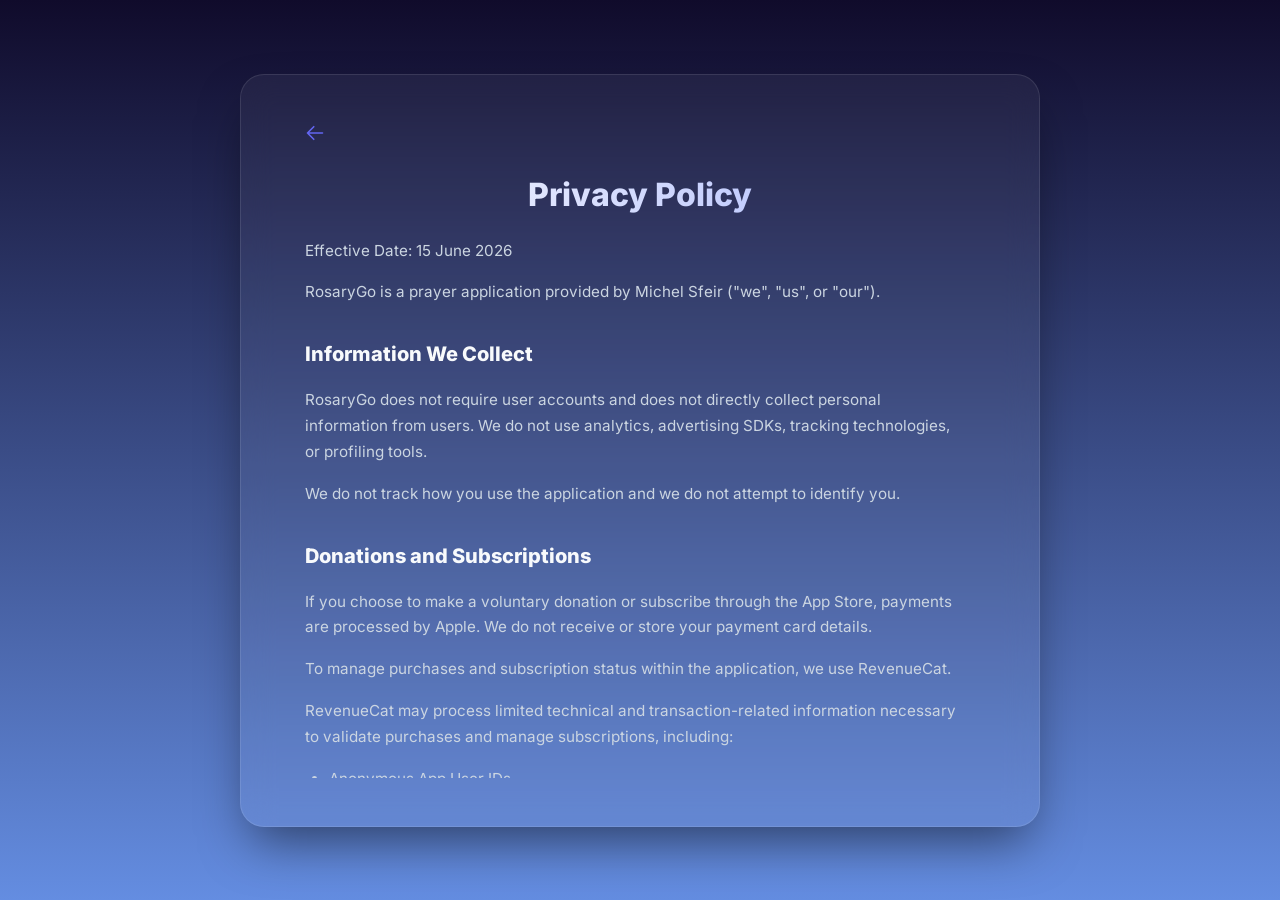
==== privacy.html @ 750f6577 "Initial commit" ====
<!DOCTYPE html>
<html lang="en">

<head>
    <meta charset="UTF-8">
    <meta name="viewport" content="width=device-width, initial-scale=1.0">
    <title>Privacy Policy - RosaryGo</title>
    <link rel="stylesheet" href="styles.css">
</head>

<body>

    <div class="container privacy-container">
        <a href="index.html" class="back-link">
            <svg xmlns="http://www.w3.org/2000/svg" fill="none" viewBox="0 0 24 24" stroke="currentColor"
                stroke-width="2">
                <path stroke-linecap="round" stroke-linejoin="round" d="M10.5 19.5L3 12m0 0l7.5-7.5M3 12h18" />
            </svg>
        </a>

        <h1>Privacy Policy</h1>

        <div class="privacy-content" id="privacy-content">
            <p>Loading Privacy Policy...</p>
        </div>
    </div>

    <script src="marked.min.js"></script>
    <script>
        fetch('privacy.md')
            .then(response => {
                if (!response.ok) throw new Error('Network response was not ok');
                return response.text();
            })
            .then(text => {
                document.getElementById('privacy-content').innerHTML = marked.parse(text);
            })
            .catch(err => {
                console.error(err);
                document.getElementById('privacy-content').innerHTML = '<p>Error loading Privacy Policy. If you are viewing this file locally (using file://), your browser is blocking the request due to CORS. Try running a local server or viewing it on GitHub Pages!</p>';
            });
    </script>
    <script src="script.js"></script>
</body>

</html>
---- styles.css ----
@font-face {
    font-family: 'Inter';
    font-style: normal;
    font-weight: 300;
    font-display: swap;
    src: url('./fonts/inter-latin-300-normal.woff2') format('woff2');
}

@font-face {
    font-family: 'Inter';
    font-style: normal;
    font-weight: 400;
    font-display: swap;
    src: url('./fonts/inter-latin-400-normal.woff2') format('woff2');
}

@font-face {
    font-family: 'Inter';
    font-style: normal;
    font-weight: 600;
    font-display: swap;
    src: url('./fonts/inter-latin-600-normal.woff2') format('woff2');
}

@font-face {
    font-family: 'Inter';
    font-style: normal;
    font-weight: 800;
    font-display: swap;
    src: url('./fonts/inter-latin-800-normal.woff2') format('woff2');
}


:root {
    --bg-gradient-start: #0f172a;
    --bg-gradient-end: #231a4b;
    --text-primary: #f8fafc;
    --text-secondary: #94a3b8;
    --glass-bg: rgba(255, 255, 255, 0.05);
    --glass-border: rgba(255, 255, 255, 0.1);
    --accent: #6366f1;
    --accent-hover: #818cf8;
}

* {
    margin: 0;
    padding: 0;
    box-sizing: border-box;
    font-family: 'Inter', sans-serif;
}

html {
    height: 100%;
    overflow-x: hidden;
}

body {
    background: linear-gradient(to bottom, #100b2b, #648de1);
    background-attachment: fixed;
    color: var(--text-primary);
    min-height: 100vh;
    display: flex;
    flex-direction: column;
    align-items: center;
    justify-content: center;
    overflow-x: hidden;
    position: relative;
}

.mouse-blob {
    position: fixed;
    top: 0;
    left: 0;
    width: 500px;
    height: 500px;
    background: radial-gradient(circle, #b5920e, transparent 30%);
    border-radius: 50%;
    pointer-events: none;
    z-index: -1;
    opacity: 0.6;
}



.container {
    background: var(--glass-bg);
    backdrop-filter: blur(16px);
    -webkit-backdrop-filter: blur(16px);
    border: 1px solid var(--glass-border);
    border-radius: 24px;
    padding: 3rem;
    max-width: 500px;
    width: 90%;
    text-align: center;
    box-shadow: 0 25px 50px -12px rgba(0, 0, 0, 0.5);
    animation: fadeUp 1s cubic-bezier(0.16, 1, 0.3, 1) forwards;
    opacity: 0;
    transform: translateY(20px);
    z-index: 1;
}

@keyframes fadeUp {
    to {
        opacity: 1;
        transform: translateY(0);
    }
}

.icon-container {
    margin-bottom: 1.5rem;
}

.app-icon {
    width: 120px;
    height: 120px;
    border-radius: 28px;
    box-shadow: 0 10px 25px rgba(0, 0, 0, 0.3);
    transition: transform 0.3s ease;
    display: inline-flex;
    align-items: center;
    justify-content: center;
    object-fit: cover;
}

.app-icon:hover {
    transform: scale(1.05) rotate(-2deg);
}



h1 {
    font-size: 2.5rem;
    font-weight: 800;
    margin-bottom: 0.5rem;
    background: linear-gradient(to right, #fff, #a5b4fc);
    -webkit-background-clip: text;
    -webkit-text-fill-color: transparent;
}

p.author {
    color: var(--text-secondary);
    font-size: 0.95rem;
    margin-top: -0.2rem;
    margin-bottom: 0.75rem;
    font-weight: 500;
    letter-spacing: 0.5px;
}

p.subtitle {
    color: var(--text-secondary);
    font-size: 1.1rem;
    margin-bottom: 2.5rem;
    line-height: 1.5;
}

.download-btn {
    display: inline-block;
    transition: transform 0.2s ease, opacity 0.2s ease;
    margin-bottom: 2rem;
}

.download-btn:hover {
    transform: translateY(-2px);
    opacity: 0.9;
}

.download-btn img {
    height: 50px;
    border-radius: 8px;
}

footer {
    margin-top: 2rem;
    font-size: 0.875rem;
}

footer a {
    color: white;
    text-decoration: underline;
    transition: opacity 0.2s ease;
    margin: 0 10px;
}

footer a:hover {
    opacity: 0.8;
}

.privacy-container {
    max-width: 800px;
    text-align: left;
    padding: 3rem 4rem;
}

.privacy-container h1 {
    font-size: 2rem;
    margin-bottom: 1.5rem;
    text-align: center;
}

.privacy-content {
    color: #cbd5e1;
    line-height: 1.7;
    font-size: 0.95rem;
    max-height: 60vh;
    overflow-y: auto;
    padding-right: 1rem;
    word-wrap: break-word;
    overflow-wrap: break-word;
}

.privacy-content h2 {
    color: var(--text-primary);
    margin-top: 2rem;
    margin-bottom: 1rem;
    font-size: 1.25rem;
}

.privacy-content p {
    margin-bottom: 1rem;
}

.privacy-content ul {
    margin-bottom: 1rem;
    padding-left: 1.5rem;
}

.privacy-content li {
    margin-bottom: 0.5rem;
}

.privacy-content a {
    color: white;
    text-decoration: underline;
    transition: opacity 0.2s ease;
}

.privacy-content a:hover {
    opacity: 0.8;
}

.back-link {
    display: inline-flex;
    align-items: center;
    color: var(--accent);
    text-decoration: none;
    font-weight: 600;
    margin-bottom: 2rem;
    transition: color 0.2s ease;
}

.back-link:hover {
    color: var(--accent-hover);
}

.back-link svg {
    margin-right: 0.5rem;
    width: 20px;
    height: 20px;
}

::-webkit-scrollbar {
    width: 8px;
}

::-webkit-scrollbar-track {
    background: rgba(255, 255, 255, 0.02);
    border-radius: 4px;
}

::-webkit-scrollbar-thumb {
    background: rgba(255, 255, 255, 0.1);
    border-radius: 4px;
}

::-webkit-scrollbar-thumb:hover {
    background: rgba(255, 255, 255, 0.2);
}

@media (max-width: 768px) {
    .container {
        padding: 2rem;
    }

    .privacy-container {
        padding: 2rem;
    }
}
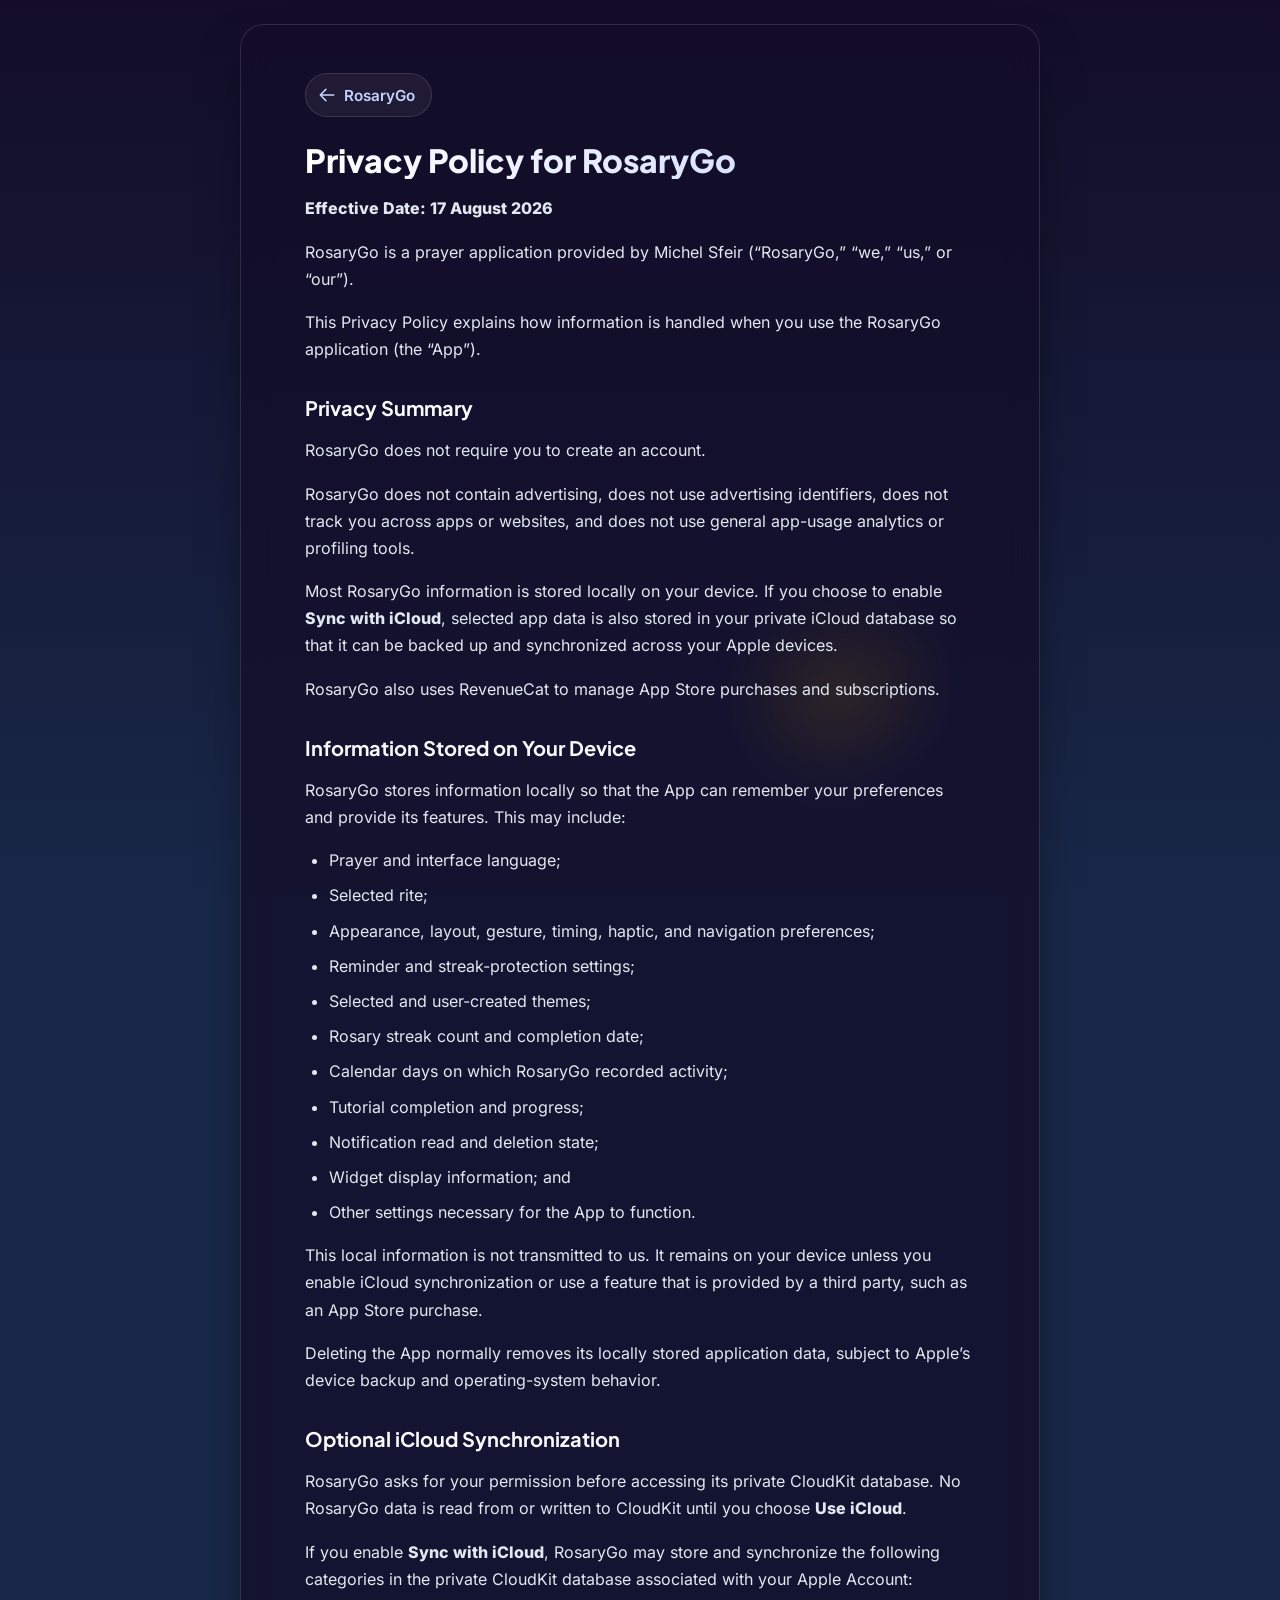
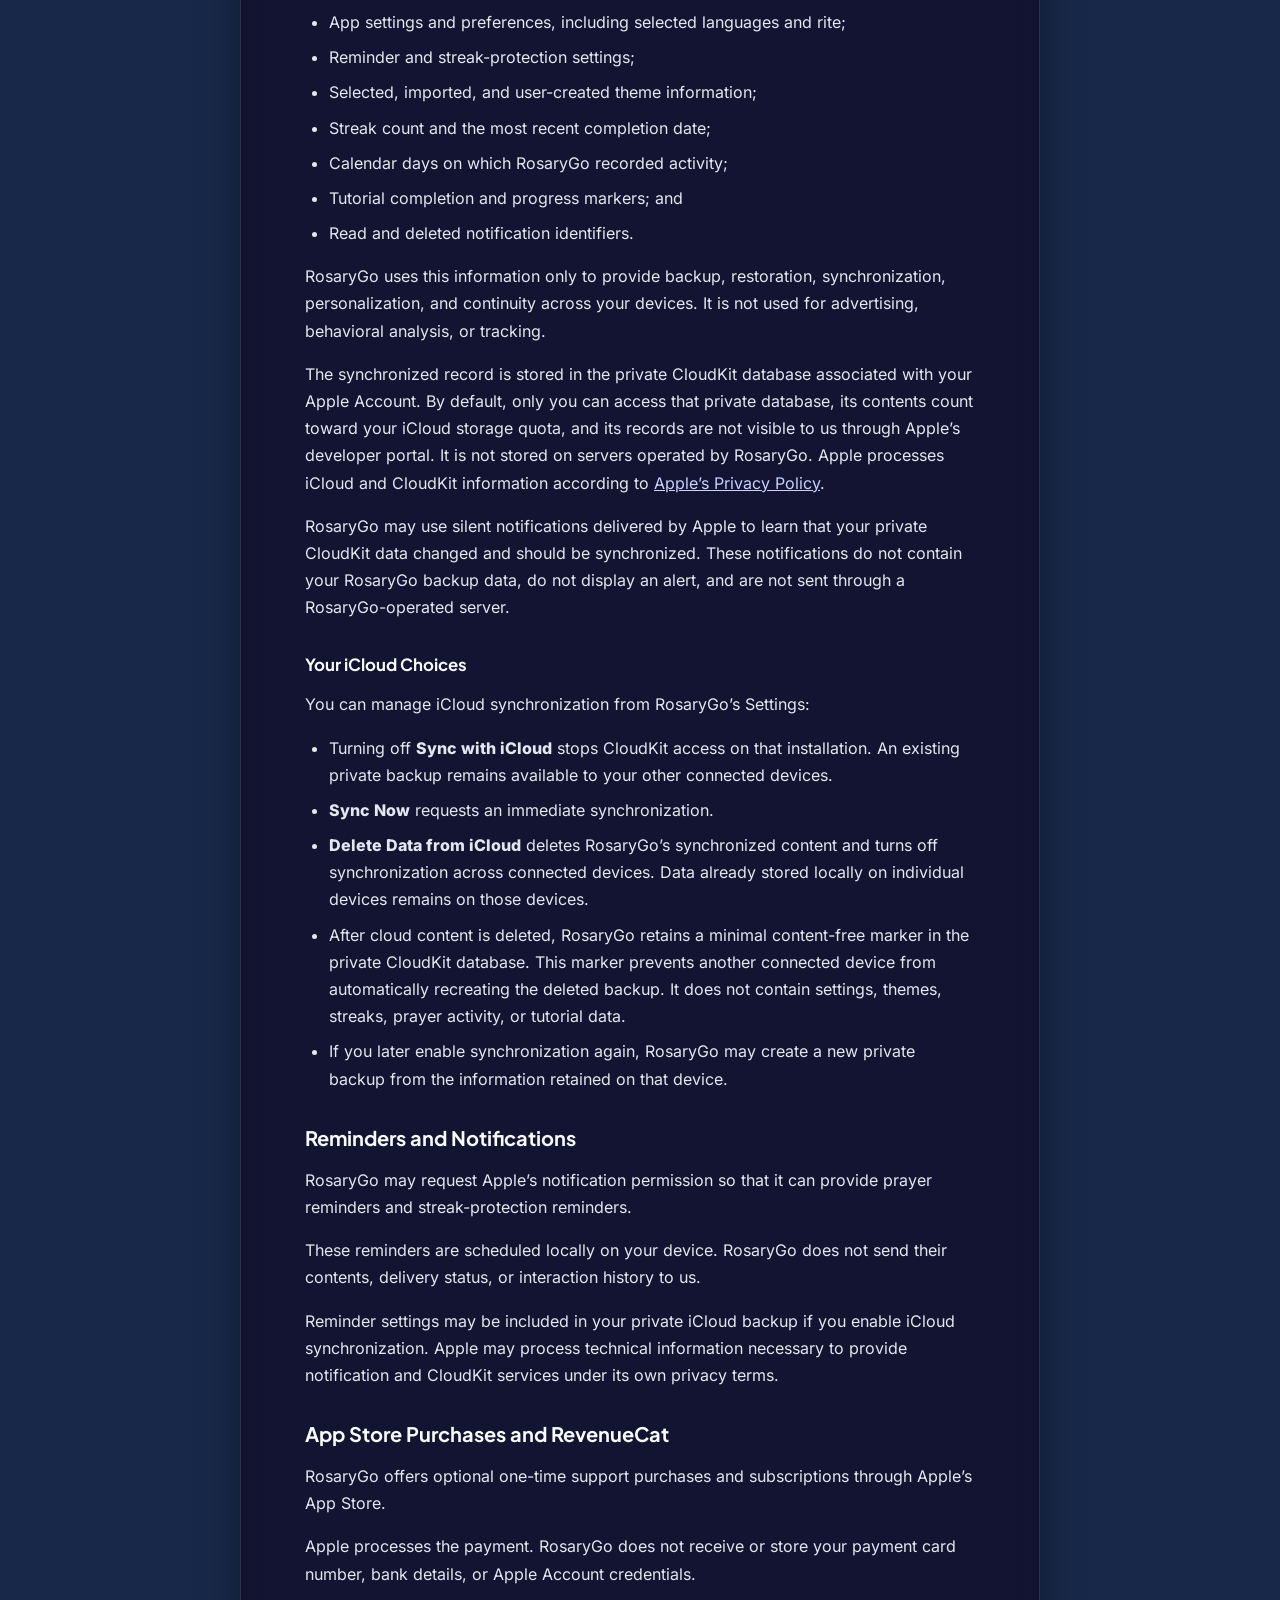
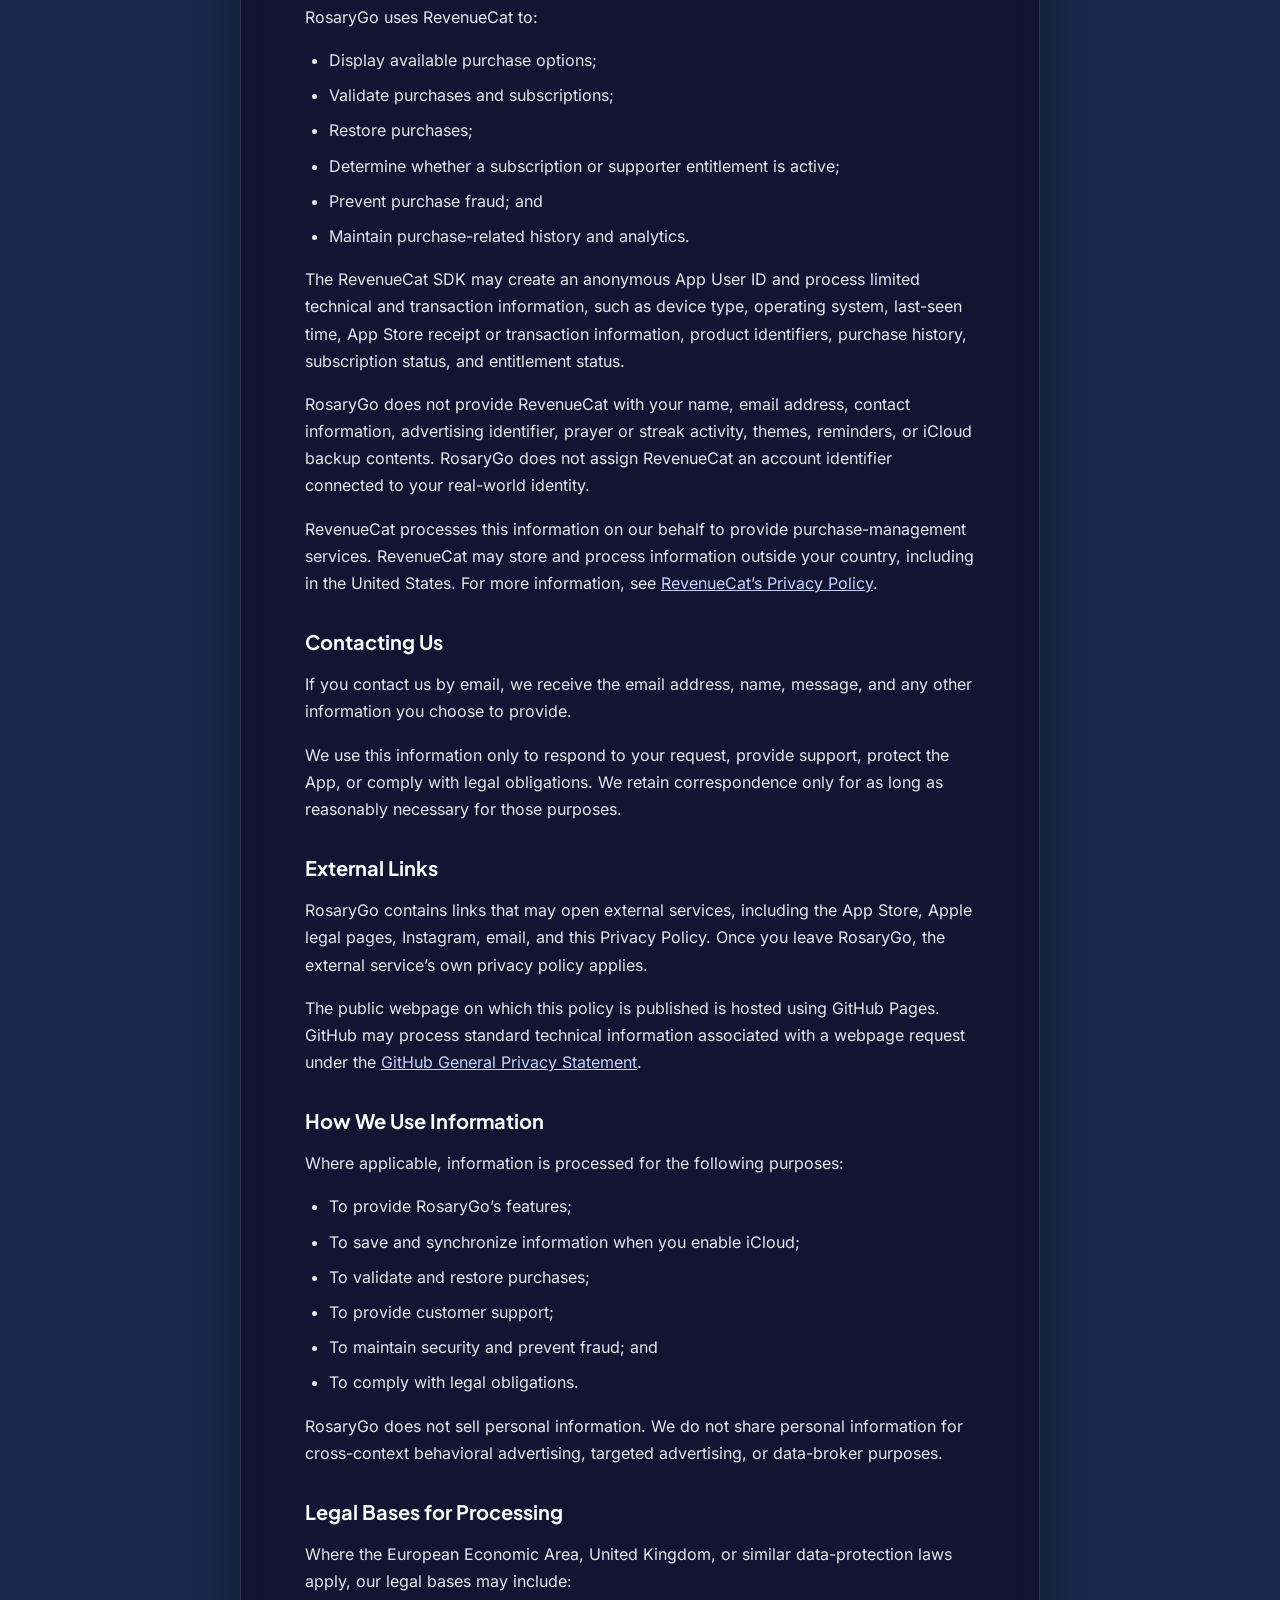
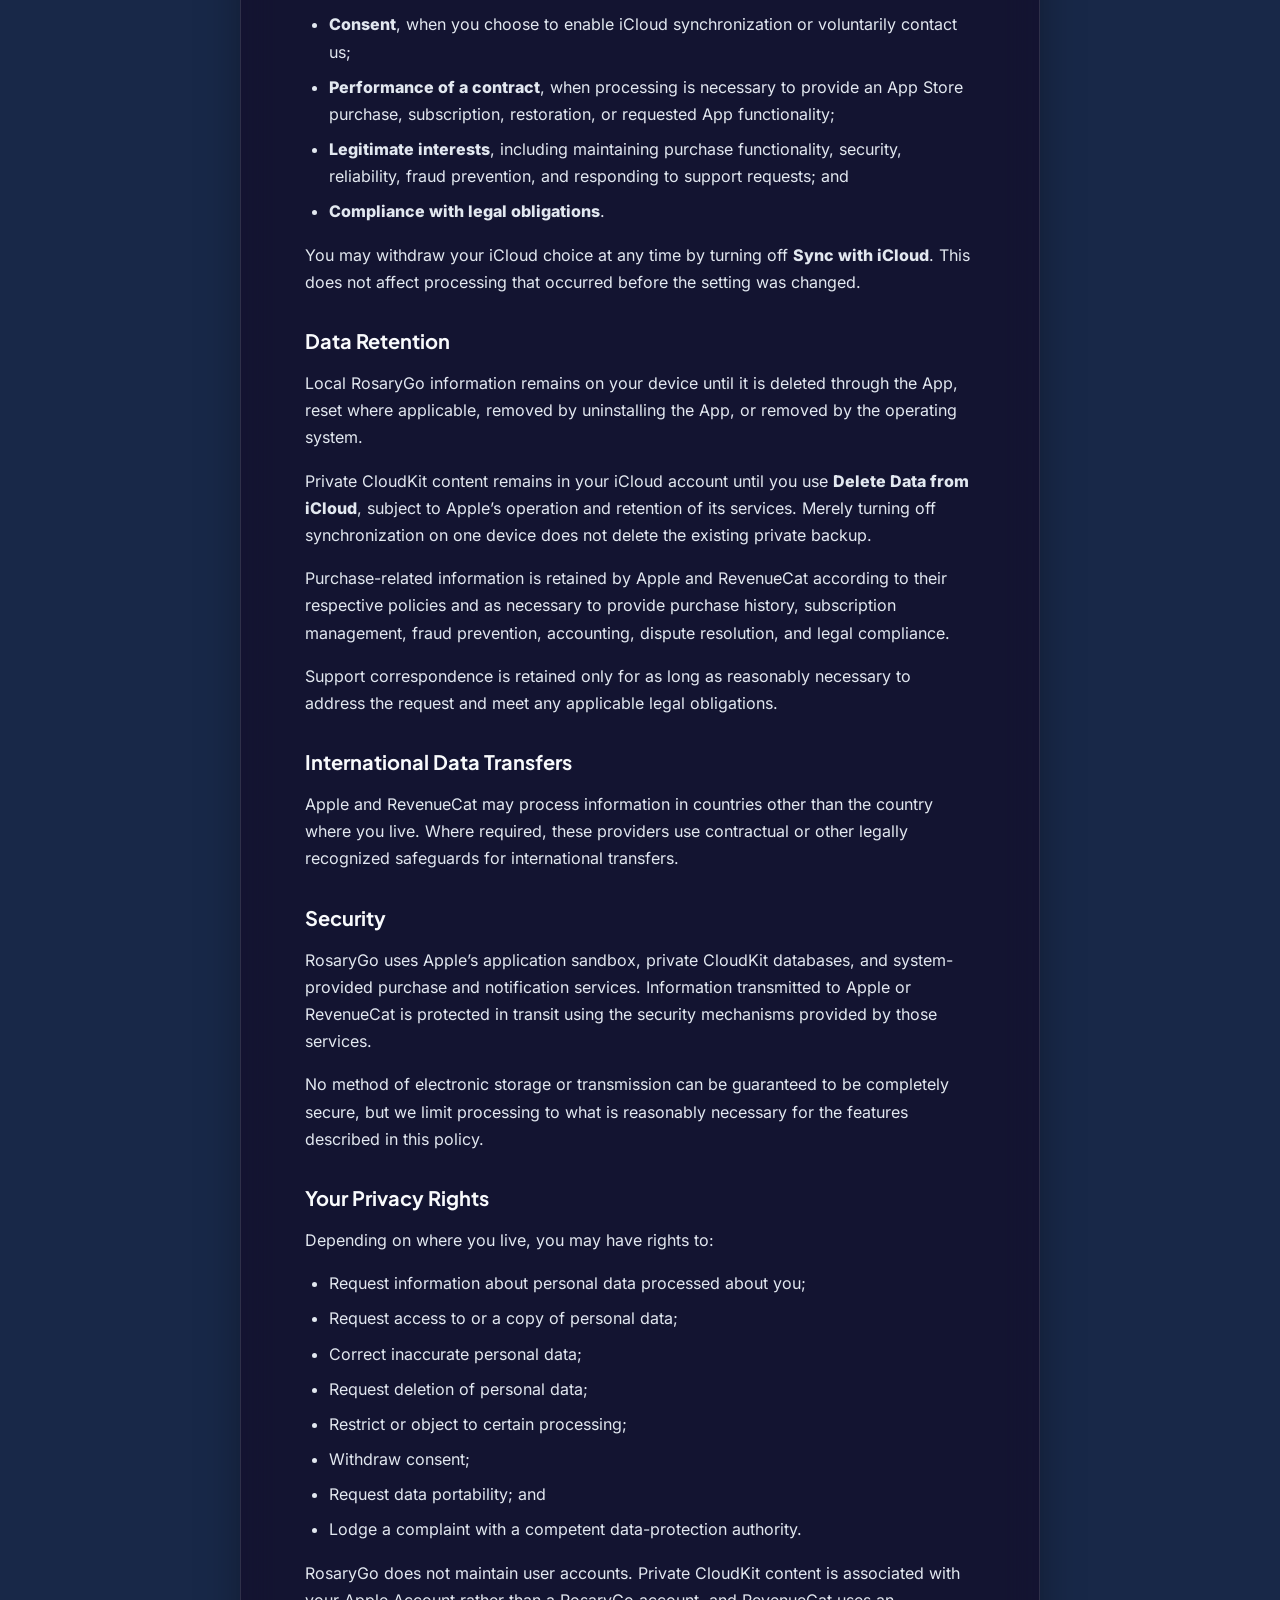
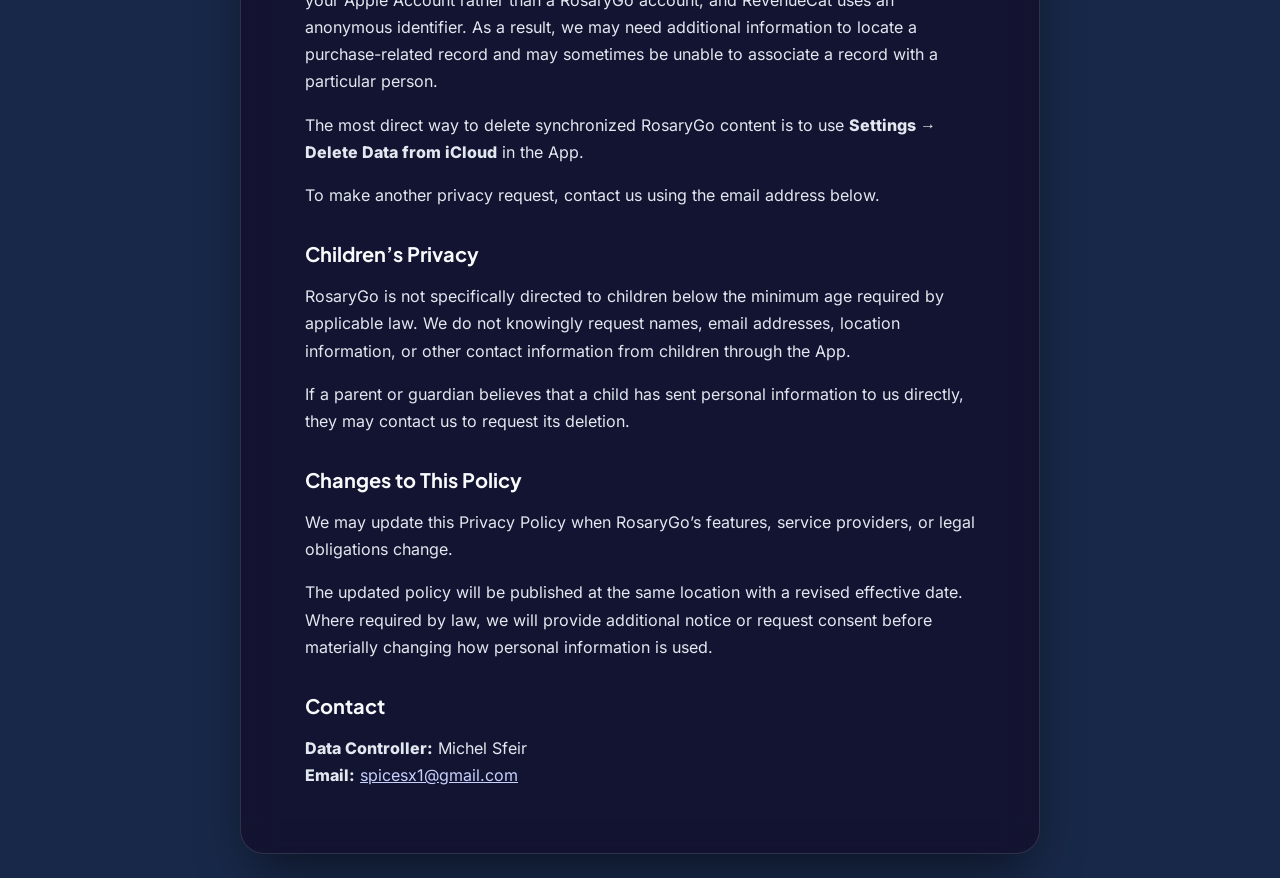
==== commit 269c7e92: "Fix Safari white bars, new background, accessible privacy page, Plus Jakarta Sans headings - Safari " ====
--- a/privacy.html
+++ b/privacy.html
@@ -3,27 +3,32 @@
 
 <head>
     <meta charset="UTF-8">
-    <meta name="viewport" content="width=device-width, initial-scale=1.0">
+    <meta name="viewport" content="width=device-width, initial-scale=1.0, viewport-fit=cover">
+    <meta name="theme-color" content="#130D29">
     <title>Privacy Policy - RosaryGo</title>
     <link rel="stylesheet" href="styles.css">
+    <link rel="icon" href="rosarygo_icon.png" type="image/png">
 </head>
 
 <body>
+    <div id="mouse-blob" class="mouse-blob"></div>
 
-    <div class="container privacy-container">
-        <a href="index.html" class="back-link">
-            <svg xmlns="http://www.w3.org/2000/svg" fill="none" viewBox="0 0 24 24" stroke="currentColor"
-                stroke-width="2">
-                <path stroke-linecap="round" stroke-linejoin="round" d="M10.5 19.5L3 12m0 0l7.5-7.5M3 12h18" />
-            </svg>
-        </a>
-
-        <h1>Privacy Policy</h1>
+    <main class="container privacy-container">
+        <div class="privacy-header">
+            <a href="index.html" class="back-link">
+                <svg xmlns="http://www.w3.org/2000/svg" fill="none" viewBox="0 0 24 24" stroke="currentColor"
+                    stroke-width="2" aria-hidden="true">
+                    <path stroke-linecap="round" stroke-linejoin="round" d="M10.5 19.5L3 12m0 0l7.5-7.5M3 12h18" />
+                </svg>
+                RosaryGo
+            </a>
+        </div>
 
         <div class="privacy-content" id="privacy-content">
-            <p>Loading Privacy Policy...</p>
+            <h1>Privacy Policy</h1>
+            <p>Loading the Privacy Policy</p>
         </div>
-    </div>
+    </main>
 
     <script src="marked.min.js"></script>
     <script>
--- a/styles.css
+++ b/styles.css
@@ -31,15 +31,73 @@
 }
 
 
+/* Plus Jakarta Sans (SIL OFL 1.1, fonts/OFL-PlusJakartaSans.txt) matches the app's wordmark. */
+@font-face {
+    font-family: 'Plus Jakarta Sans';
+    font-style: normal;
+    font-weight: 600;
+    font-display: swap;
+    src: url('./fonts/plus-jakarta-sans-latin-ext-600-normal.woff2') format('woff2');
+    unicode-range: U+0100-02BA,U+02BD-02C5,U+02C7-02CC,U+02CE-02D7,U+02DD-02FF,U+0304,U+0308,U+0329,U+1D00-1DBF,U+1E00-1E9F,U+1EF2-1EFF,U+2020,U+20A0-20AB,U+20AD-20C0,U+2113,U+2C60-2C7F,U+A720-A7FF;
+}
+
+@font-face {
+    font-family: 'Plus Jakarta Sans';
+    font-style: normal;
+    font-weight: 600;
+    font-display: swap;
+    src: url('./fonts/plus-jakarta-sans-latin-600-normal.woff2') format('woff2');
+    unicode-range: U+0000-00FF,U+0131,U+0152-0153,U+02BB-02BC,U+02C6,U+02DA,U+02DC,U+0304,U+0308,U+0329,U+2000-206F,U+20AC,U+2122,U+2191,U+2193,U+2212,U+2215,U+FEFF,U+FFFD;
+}
+
+@font-face {
+    font-family: 'Plus Jakarta Sans';
+    font-style: normal;
+    font-weight: 700;
+    font-display: swap;
+    src: url('./fonts/plus-jakarta-sans-latin-ext-700-normal.woff2') format('woff2');
+    unicode-range: U+0100-02BA,U+02BD-02C5,U+02C7-02CC,U+02CE-02D7,U+02DD-02FF,U+0304,U+0308,U+0329,U+1D00-1DBF,U+1E00-1E9F,U+1EF2-1EFF,U+2020,U+20A0-20AB,U+20AD-20C0,U+2113,U+2C60-2C7F,U+A720-A7FF;
+}
+
+@font-face {
+    font-family: 'Plus Jakarta Sans';
+    font-style: normal;
+    font-weight: 700;
+    font-display: swap;
+    src: url('./fonts/plus-jakarta-sans-latin-700-normal.woff2') format('woff2');
+    unicode-range: U+0000-00FF,U+0131,U+0152-0153,U+02BB-02BC,U+02C6,U+02DA,U+02DC,U+0304,U+0308,U+0329,U+2000-206F,U+20AC,U+2122,U+2191,U+2193,U+2212,U+2215,U+FEFF,U+FFFD;
+}
+
+@font-face {
+    font-family: 'Plus Jakarta Sans';
+    font-style: normal;
+    font-weight: 800;
+    font-display: swap;
+    src: url('./fonts/plus-jakarta-sans-latin-ext-800-normal.woff2') format('woff2');
+    unicode-range: U+0100-02BA,U+02BD-02C5,U+02C7-02CC,U+02CE-02D7,U+02DD-02FF,U+0304,U+0308,U+0329,U+1D00-1DBF,U+1E00-1E9F,U+1EF2-1EFF,U+2020,U+20A0-20AB,U+20AD-20C0,U+2113,U+2C60-2C7F,U+A720-A7FF;
+}
+
+@font-face {
+    font-family: 'Plus Jakarta Sans';
+    font-style: normal;
+    font-weight: 800;
+    font-display: swap;
+    src: url('./fonts/plus-jakarta-sans-latin-800-normal.woff2') format('woff2');
+    unicode-range: U+0000-00FF,U+0131,U+0152-0153,U+02BB-02BC,U+02C6,U+02DA,U+02DC,U+0304,U+0308,U+0329,U+2000-206F,U+20AC,U+2122,U+2191,U+2193,U+2212,U+2215,U+FEFF,U+FFFD;
+}
+
+
 :root {
-    --bg-gradient-start: #0f172a;
-    --bg-gradient-end: #231a4b;
+    --bg-gradient-start: #130D29;
+    --bg-gradient-end: #182848;
+    /* Text colors keep at least 7:1 (WCAG AAA) on the card, even over the gold glow. */
     --text-primary: #f8fafc;
-    --text-secondary: #94a3b8;
-    --glass-bg: rgba(255, 255, 255, 0.05);
-    --glass-border: rgba(255, 255, 255, 0.1);
-    --accent: #6366f1;
-    --accent-hover: #818cf8;
+    --text-secondary: #cbd5e1;
+    --text-body: #e2e8f0;
+    --glass-bg: rgba(19, 13, 41, 0.72);
+    --glass-border: rgba(255, 255, 255, 0.12);
+    --accent: #c7d2fe;
+    --accent-hover: #e0e7ff;
 }
 
 * {
@@ -50,13 +108,13 @@
 }
 
 html {
-    height: 100%;
+    min-height: 100%;
     overflow-x: hidden;
+    /* Safari tints its status bar, toolbar and overscroll from the page background. */
+    background-color: var(--bg-gradient-end);
 }
 
 body {
-    background: linear-gradient(to bottom, #100b2b, #648de1);
-    background-attachment: fixed;
     color: var(--text-primary);
     min-height: 100vh;
     display: flex;
@@ -65,6 +123,20 @@
     justify-content: center;
     overflow-x: hidden;
     position: relative;
+    padding: max(1.5rem, env(safe-area-inset-top)) max(1rem, env(safe-area-inset-right)) max(1.5rem, env(safe-area-inset-bottom)) max(1rem, env(safe-area-inset-left));
+}
+
+body::before {
+    content: "";
+    position: fixed;
+    top: 0;
+    left: 0;
+    width: 100%;
+    height: 100vh;
+    height: 100lvh;
+    background: linear-gradient(to bottom, var(--bg-gradient-start), var(--bg-gradient-end));
+    z-index: -2;
+    pointer-events: none;
 }
 
 .mouse-blob {
@@ -90,7 +162,7 @@
     border-radius: 24px;
     padding: 3rem;
     max-width: 500px;
-    width: 90%;
+    width: 100%;
     text-align: center;
     box-shadow: 0 25px 50px -12px rgba(0, 0, 0, 0.5);
     animation: fadeUp 1s cubic-bezier(0.16, 1, 0.3, 1) forwards;
@@ -128,11 +200,17 @@
 
 
 
+h1,
+h2,
+h3 {
+    font-family: 'Plus Jakarta Sans', 'Inter', sans-serif;
+}
+
 h1 {
     font-size: 2.5rem;
     font-weight: 800;
     margin-bottom: 0.5rem;
-    background: linear-gradient(to right, #fff, #a5b4fc);
+    background: linear-gradient(to right, #fff, var(--accent));
     -webkit-background-clip: text;
     -webkit-text-fill-color: transparent;
 }
@@ -182,7 +260,13 @@
 }
 
 footer a:hover {
-    opacity: 0.8;
+    opacity: 0.85;
+}
+
+a:focus-visible {
+    outline: 2px solid var(--accent);
+    outline-offset: 3px;
+    border-radius: 4px;
 }
 
 .privacy-container {
@@ -191,25 +275,28 @@
     padding: 3rem 4rem;
 }
 
-.privacy-container h1 {
+.privacy-header {
+    margin-bottom: 1.5rem;
+}
+
+.privacy-content h1 {
     font-size: 2rem;
-    margin-bottom: 1.5rem;
-    text-align: center;
+    line-height: 1.2;
+    margin-bottom: 1rem;
 }
 
 .privacy-content {
-    color: #cbd5e1;
+    color: var(--text-body);
     line-height: 1.7;
-    font-size: 0.95rem;
-    max-height: 60vh;
-    overflow-y: auto;
-    padding-right: 1rem;
+    font-size: 1rem;
     word-wrap: break-word;
     overflow-wrap: break-word;
 }
 
-.privacy-content h2 {
+.privacy-content h2,
+.privacy-content h3 {
     color: var(--text-primary);
+    line-height: 1.3;
     margin-top: 2rem;
     margin-bottom: 1rem;
     font-size: 1.25rem;
@@ -228,8 +315,12 @@
     margin-bottom: 0.5rem;
 }
 
+.privacy-content h3 {
+    font-size: 1.05rem;
+}
+
 .privacy-content a {
-    color: white;
+    color: var(--accent);
     text-decoration: underline;
     transition: opacity 0.2s ease;
 }
@@ -241,21 +332,28 @@
 .back-link {
     display: inline-flex;
     align-items: center;
+    gap: 0.5rem;
+    min-height: 44px;
+    padding: 0.5rem 1rem 0.5rem 0.75rem;
+    border: 1px solid var(--glass-border);
+    border-radius: 999px;
+    background: rgba(255, 255, 255, 0.06);
     color: var(--accent);
     text-decoration: none;
     font-weight: 600;
-    margin-bottom: 2rem;
-    transition: color 0.2s ease;
+    font-size: 0.95rem;
+    transition: color 0.2s ease, background-color 0.2s ease;
 }
 
 .back-link:hover {
     color: var(--accent-hover);
+    background: rgba(255, 255, 255, 0.1);
 }
 
 .back-link svg {
-    margin-right: 0.5rem;
-    width: 20px;
-    height: 20px;
+    width: 18px;
+    height: 18px;
+    flex-shrink: 0;
 }
 
 ::-webkit-scrollbar {
@@ -282,6 +380,10 @@
     }
 
     .privacy-container {
-        padding: 2rem;
+        padding: 1.5rem;
+    }
+
+    .privacy-content h1 {
+        font-size: 1.6rem;
     }
 }
